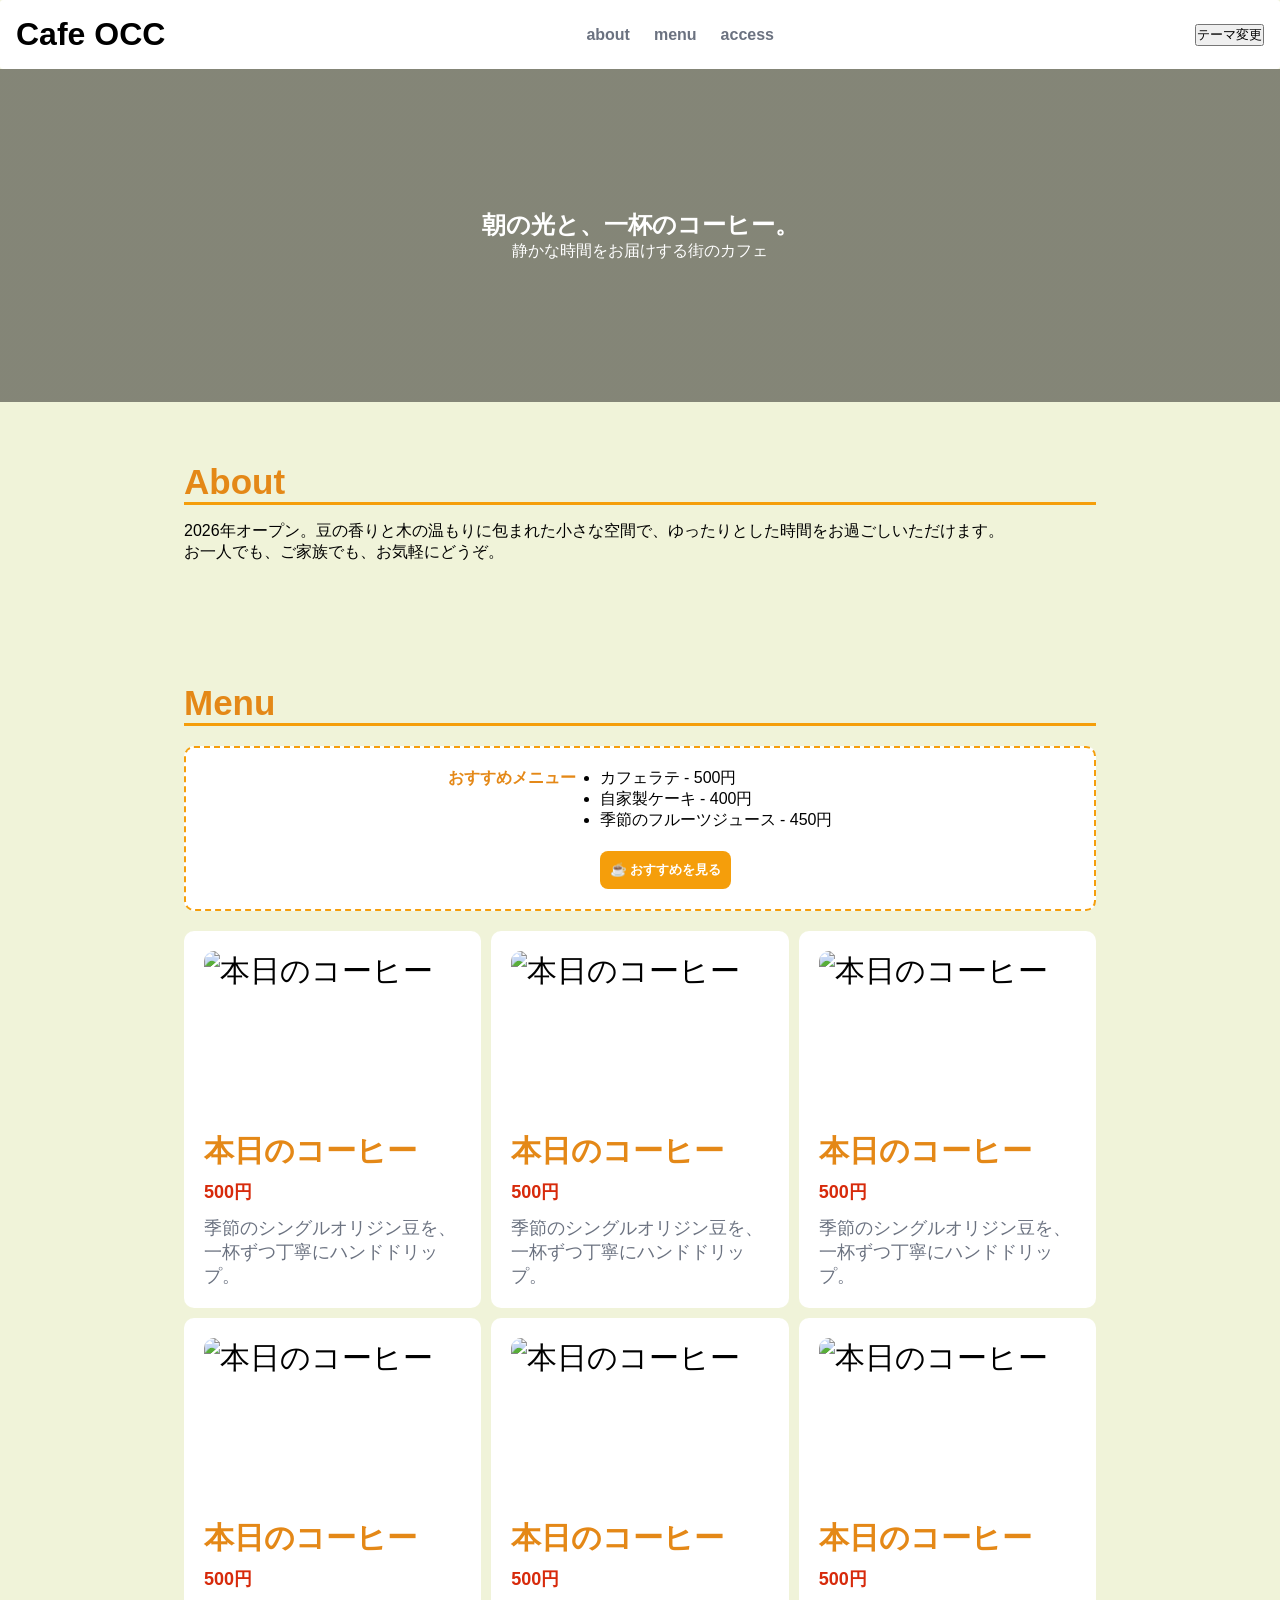
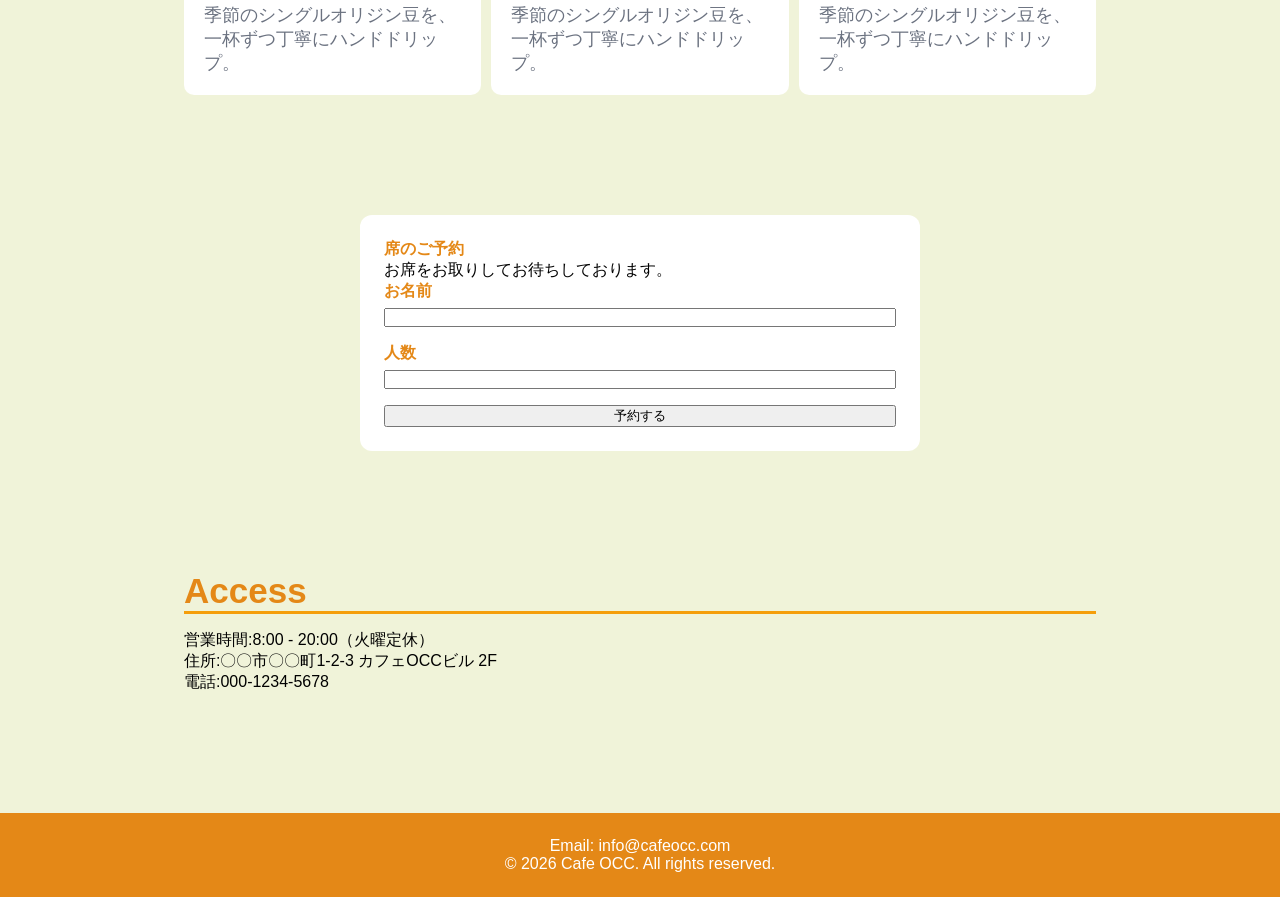
==== 2152026/index.html @ a95a2715 "今は最後のresultについて結果出てないので、それについてerrorを探してよく勉強しました。" ====
<!DOCTYPE html>
<html lang="ja">
<head>
    <meta charset="UTF-8">
    <meta name="viewport" content="width=device-width, initial-scale=1.0">
    <title>Cafe OCC</title>
    <link rel="stylesheet" href="style.css">
</head>
<body>
    <header>
        <h1>Cafe OCC</h1>
        <nav>
            <a href="#about">about</a>
            <a href="#menu">menu</a>
            <a href="#contact">access</a>
        </nav>
        <button>テーマ変更</button>
    </header>    
    <main>
        <section  id="hero">
            <h2>朝の光と、一杯のコーヒー。</h2>
            <h>静かな時間をお届けする街のカフェ</h>
        </section>

        <section  id="about">
            <h3>About</h3>
            <p>2026年オープン。豆の香りと木の温もりに包まれた小さな空間で、ゆったりとした時間をお過ごしいただけます。</p>
            <p>お一人でも、ご家族でも、お気軽にどうぞ。</p>
        </section>

        <section id="contact">
            <h3><MENU>Menu</MENU></h3>
         
            <div class="recommend">
                <h4>おすすめメニュー</h4>
    
                <ul>
                    <li>カフェラテ - 500円</li>
                    <li>自家製ケーキ - 400円</li>
                    <li>季節のフルーツジュース - 450円</li>
                    <button onclick="pickRecommend()" class="recommend-btn">☕ おすすめを見る</button>
                </ul>
            </div>
            <div class="menu-list">
                <div class="menu-item">
                    <img src="https://images.unsplash.com/photo-1509042239860-f550ce710b93?w=600&h=400&fit=crop&auto=format&q=80" alt="本日のコーヒー">
                    <h4>本日のコーヒー</h4>
                    <p class="price">500円</p>
                    <p>季節のシングルオリジン豆を、一杯ずつ丁寧にハンドドリップ。</p>
                </div>

                <div class="menu-item">
                    <img src="https://images.unsplash.com/photo-1509042239860-f550ce710b93?w=600&h=400&fit=crop&auto=format&q=80" alt="本日のコーヒー">
                    <h4>本日のコーヒー</h4>
                    <p class="price">500円</p>
                    <p>季節のシングルオリジン豆を、一杯ずつ丁寧にハンドドリップ。</p>
                </div>

                <div class="menu-item">
                    <img src="https://images.unsplash.com/photo-1509042239860-f550ce710b93?w=600&h=400&fit=crop&auto=format&q=80" alt="本日のコーヒー">
                    <h4>本日のコーヒー</h4>
                    <p class="price">500円</p>
                    <p>季節のシングルオリジン豆を、一杯ずつ丁寧にハンドドリップ。</p>
                </div>

                <div class="menu-item">
                    <img src="https://images.unsplash.com/photo-1509042239860-f550ce710b93?w=600&h=400&fit=crop&auto=format&q=80" alt="本日のコーヒー">
                    <h4>本日のコーヒー</h4>
                    <p class="price">500円</p>
                    <p>季節のシングルオリジン豆を、一杯ずつ丁寧にハンドドリップ。</p>
                </div>

                <div class="menu-item">
                    <img src="https://images.unsplash.com/photo-1509042239860-f550ce710b93?w=600&h=400&fit=crop&auto=format&q=80" alt="本日のコーヒー">
                    <h4>本日のコーヒー</h4>
                    <p class="price">500円</p>
                    <p>季節のシングルオリジン豆を、一杯ずつ丁寧にハンドドリップ。</p>
                </div>

                <div class="menu-item">
                    <img src="https://images.unsplash.com/photo-1509042239860-f550ce710b93?w=600&h=400&fit=crop&auto=format&q=80" alt="本日のコーヒー">
                    <h4>本日のコーヒー</h4>
                    <p class="price">500円</p>
                    <p>季節のシングルオリジン豆を、一杯ずつ丁寧にハンドドリップ。</p>
                </div>
            </div>
        </section>
        <section id="reserve">
          <div class="reserve">
               <h4>席のご予約</h4>
               <p>お席をお取りしてお待ちしております。</p>

               <div class="reserve-form">
                <div class="form-row"> 
                    <label for="guestName">お名前</label>
                    <input type="text" name="guestName" id="guestName"> 

                </div>
                <div class="form-row"> 
                    <label for="guestCount">人数</label>
                    <input type="number" name="guestCount" id="guestCount" min="1" max="20"> 

                </div>
                <button onclick="reserve()">予約する</button>
               </div>  
               
               <p id="reserveResult" class="reserve-result"></p>
            </div>
            </section>
            <!-- Access：営業時間・住所・電話 -->
        <section id="access">
            <h3>Access</h3>
            <p>営業時間:8:00 - 20:00（火曜定休）</p>
            <p>住所:〇〇市〇〇町1-2-3 カフェOCCビル 2F</p>
            <p>電話:000-1234-5678</p>
        </section>
    </main>

    <footer>

        <p>Email: info@cafeocc.com</p>
        <p>&copy; 2026 Cafe OCC. All rights reserved.</p>

    </footer>
    <script src="script.js"></script>
</body>
</html>
---- 2152026/style.css ----
*{
    margin: 0;
    padding: 0;
    box-sizing: border-box;
}
:root{
  --main-color:   #e48817; /* メインの色（濃い茶色） */
  --accent-color: #F59E0B; /* アクセントの色（オレンジ） */
  --bg-color:     #f0f3d9; /* ページ全体の背景色（クリーム色） */
  --text-color:   #ffffff; /* 文字色（濃いグレー） */
  --card-color:   #FFFFFF; /* カードやヘッダーの白 */
  --muted-color:  #6B7280; /* 説明文や枠線の控えめなグレー */
}
body{
    font-family: 'Arial', sans-serif;
    background-color: var(--bg-color);
}

header{
    background-color: var(--card-color);
    display: flex;
    justify-content: space-between;
    padding: 16px;
    border-radius: 3px;
    align-items: center;
}
nav{
    display: flex;
    gap: 24px;
    float: left;
    
}
nav a{
    text-decoration: none;
    color: var(--muted-color);
    font-family: Arial, Helvetica, sans-serif;
    font-weight: bold;
    transition: 0.4s ease-in-out;
}
nav a:hover{
    color: sandybrown;

}
section{
    max-width: 960px;
    margin: 0 auto;
    padding: 60px 24px;
}
section h3{
    color: var(--main-color);
    margin-bottom: 16px;
    font-size: 35px;
    border-bottom: 3px solid var(--accent-color);
}
#hero{
    background-image:
    linear-gradient(rgba(0, 0, 0, 0.45), rgba(0, 0, 0, 0.45)), /* 黒い半透明（文字を読みやすく） */
    url("https://images.unsplash.com/photo-1521017432531-fbd92d768814?w=1600&h=900&fit=crop&auto=format&q=80"); /* 背景写真 */
    text-align: center;
    padding: 140px 24px;
    color: var(--text-color);
    background-size: cover;
    background-position: center;
    text-align: center;
    max-width: none;

}
#hero h2{
    margin-bottom: none;
    color: var(--text-color);
}
.recommend{
    display: flex;
    gap: 24px;
    flex-wrap: wrap;
    justify-content: center;
    border: 2px dashed var(--accent-color);
    background-color: var(--card-color);
    margin: 20px 0;
    padding: 20px;
    border-radius: 10px;
}
.recommend-btn{
    flex: 1 1 200px;
    background-color: var(--accent-color);
    padding: 10px;
    border-radius: 8px;
    text-align: center;
    margin-top: 20px;
    color: var(--card-color);
    border: none;
    font-weight: bold;
    cursor: pointer;
}
.recommend-btn:hover{
    color: rgb(253, 0, 0);
    opacity: 0.85;
}
.menu-item{
    background-color: var(--card-color);
    font-size: 30px;
    padding: 20px;
    border-radius: 10px;
    flex: 1 1 240px;
    width: 240px;
    overflow: hidden;
    
}
.menu-item img{
    width: 100%;
    height: 180px;
    object-fit: cover;
    border-radius: 10px;
    display: block;
}
.menu-item p{
    margin-top: 12px;
    color: var(--muted-color);
    font-size: 18px;
}
.menu-item .price{
    display: block;
    margin-top: 8px;
    font-weight: bold;
    color:rgb(215, 42, 11);
}
h4{
    color: var(--main-color);
}
.menu-list{
    display: flex;
    flex-wrap: wrap;
    gap: 10px;
}
.reserve {
    background-color: var(--card-color);
    max-width: 560px;
    margin: 0 auto;
    padding: 24px;
    border-radius: 12px;
}
.form-row {
  display: flex;
  flex-direction: column;
  gap: 6px;
}

.form-row label {
    font-weight: bold;
    color: var(--main-color);
}
.reserve-form {
    display: flex;
    flex-direction: column;
    gap: 16px;
}
/* footer */
footer {
    background-color: var(--main-color);
    color: var(--card-color);
    text-align: center;
    padding: 24px;
    margin-top: 60px;
}
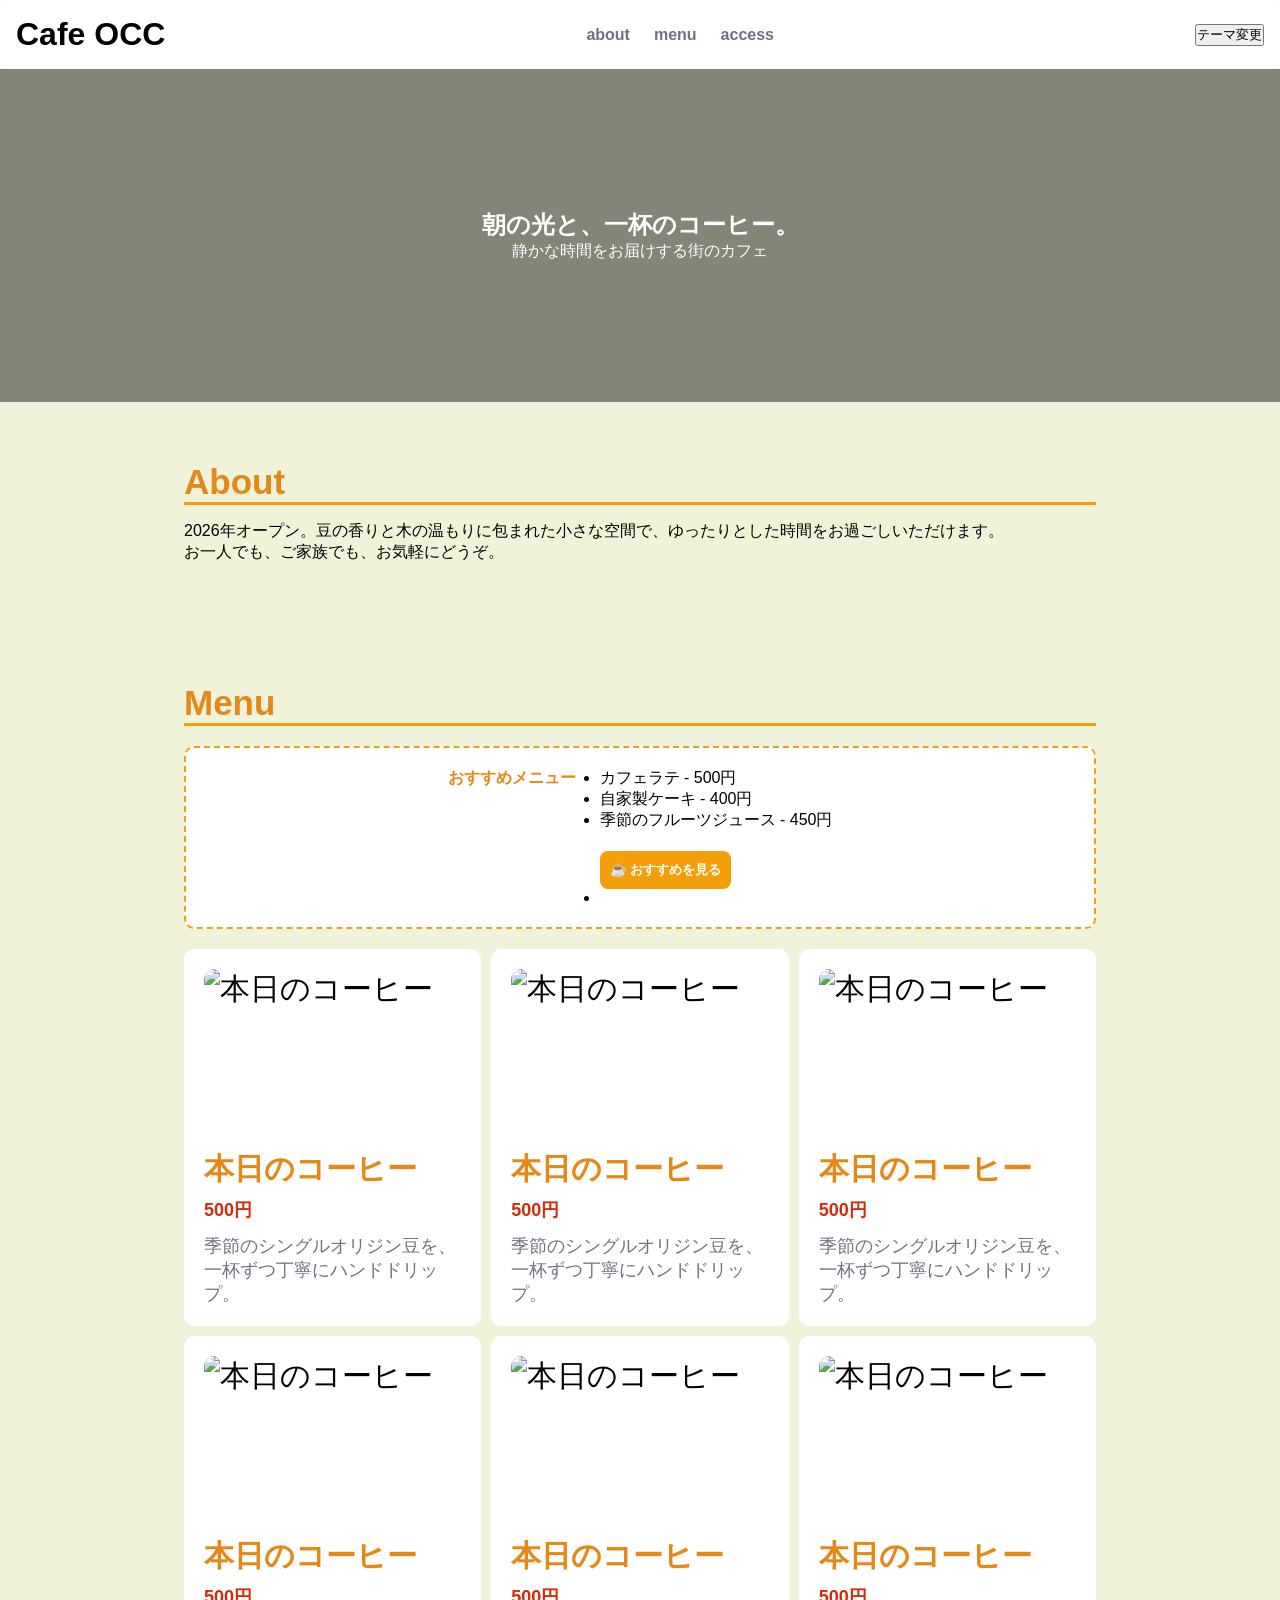
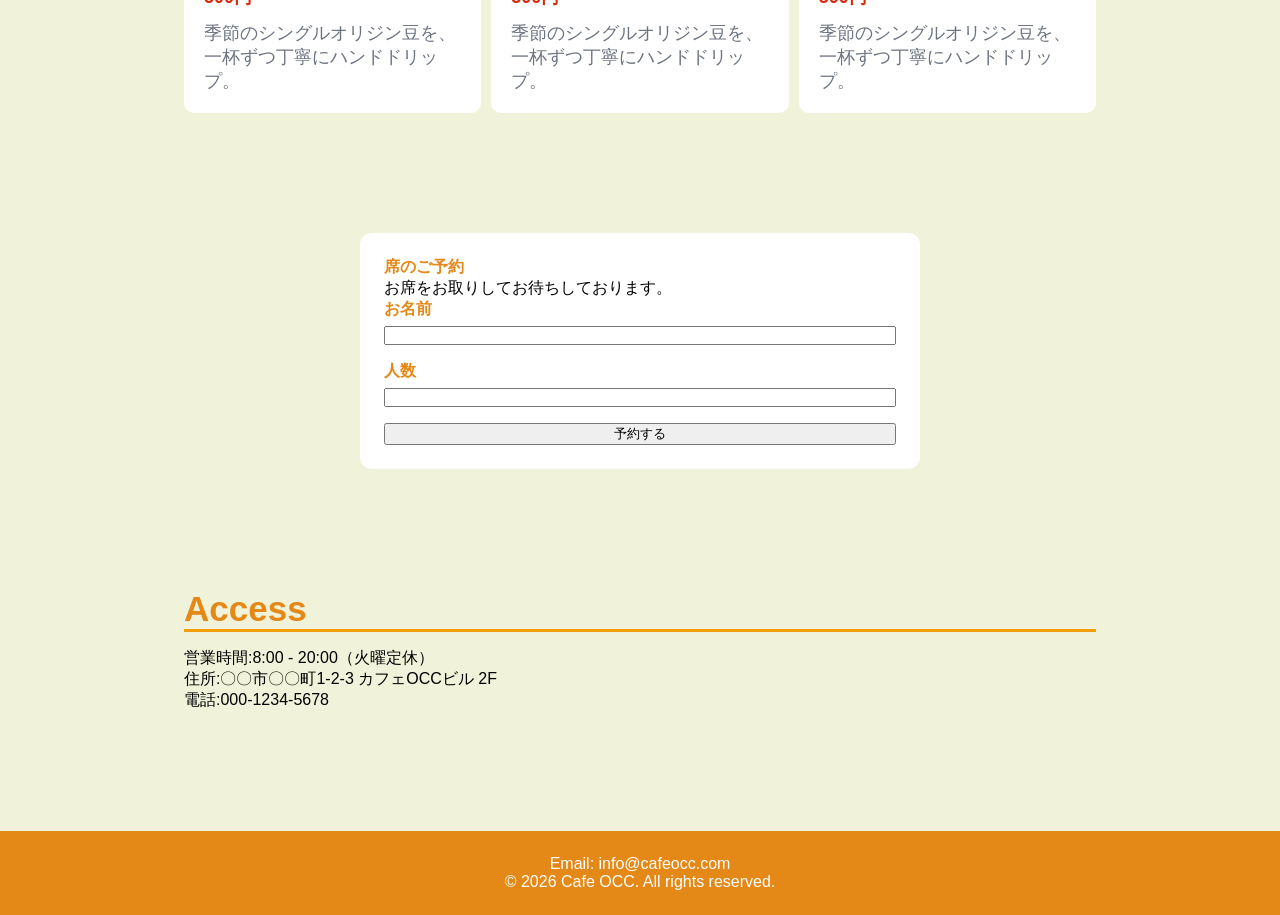
==== commit 70315d06: "今日は　Websiteの中で予約するについて確認する。" ====
--- a/2152026/index.html
+++ b/2152026/index.html
@@ -39,6 +39,7 @@
                     <li>自家製ケーキ - 400円</li>
                     <li>季節のフルーツジュース - 450円</li>
                     <button onclick="pickRecommend()" class="recommend-btn">☕ おすすめを見る</button>
+                    <li id="recommendResult" class="recommend-result"></li>
                 </ul>
             </div>
             <div class="menu-list">
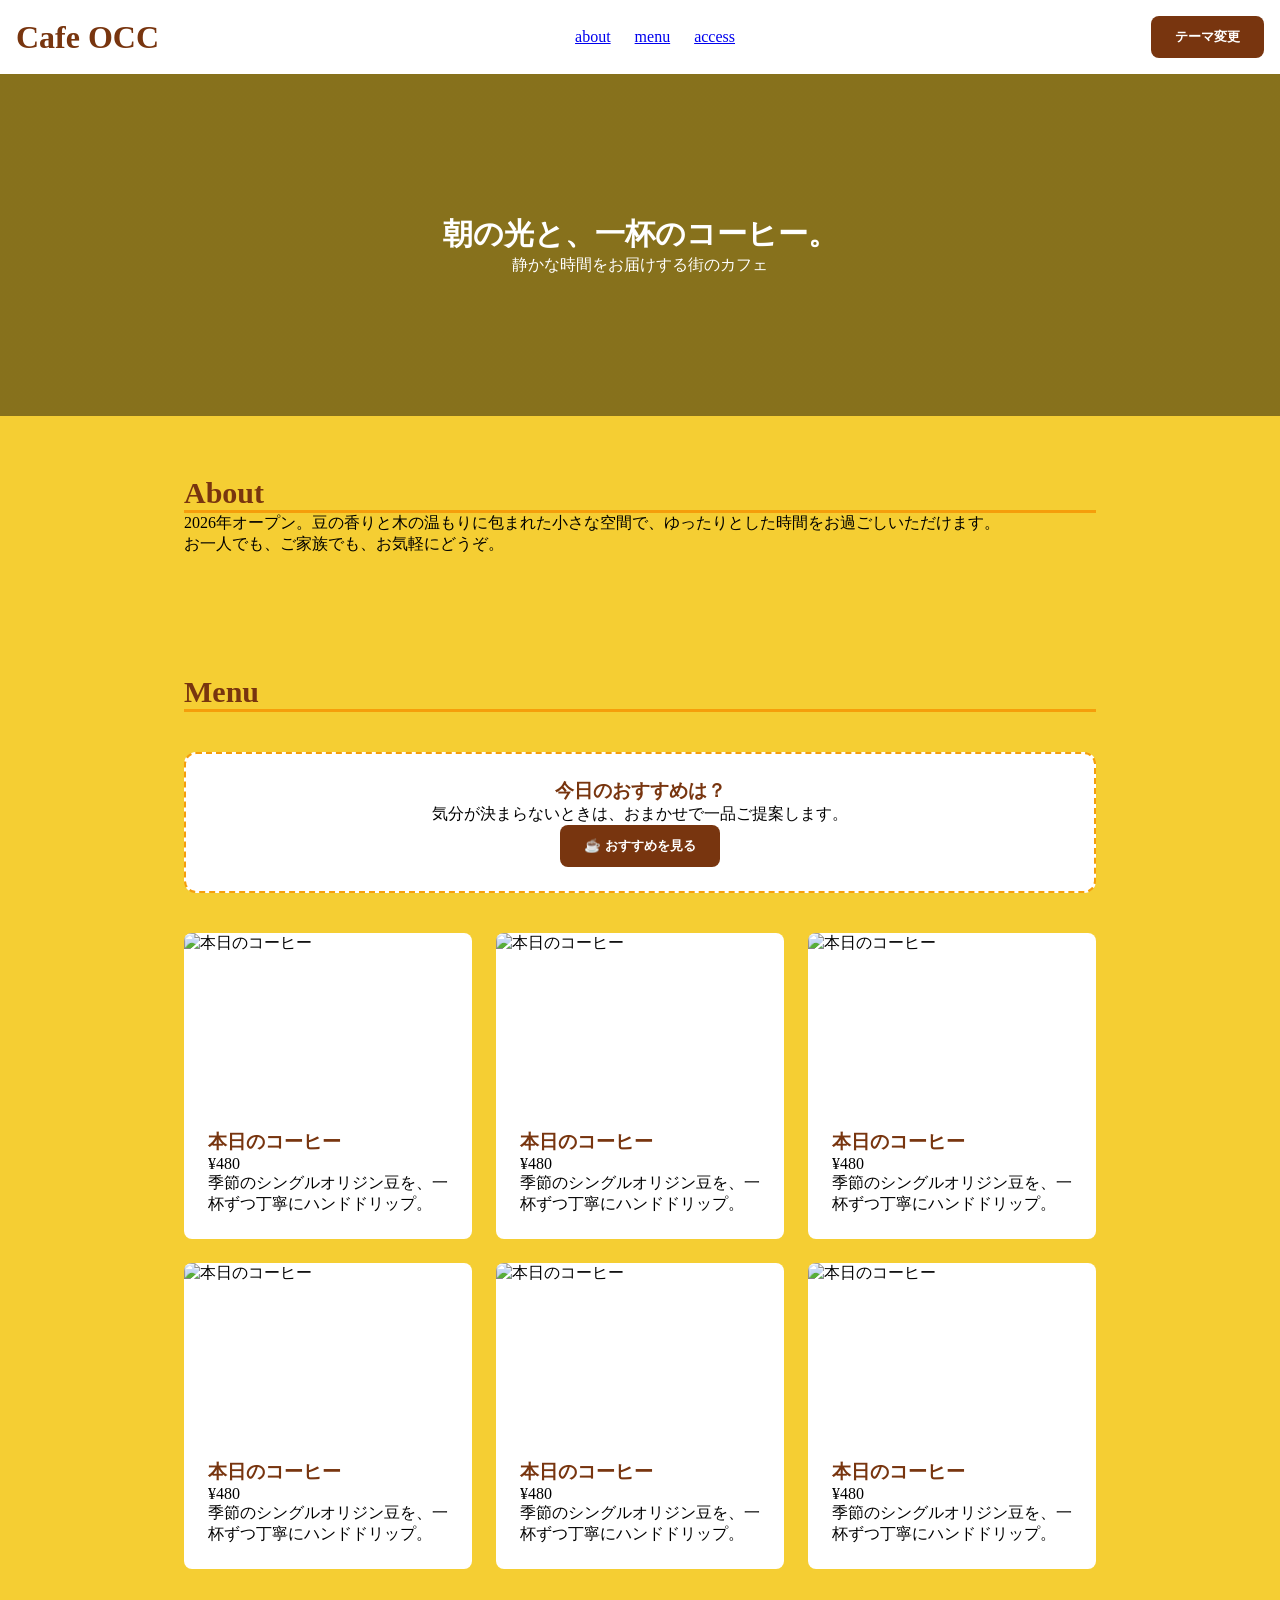
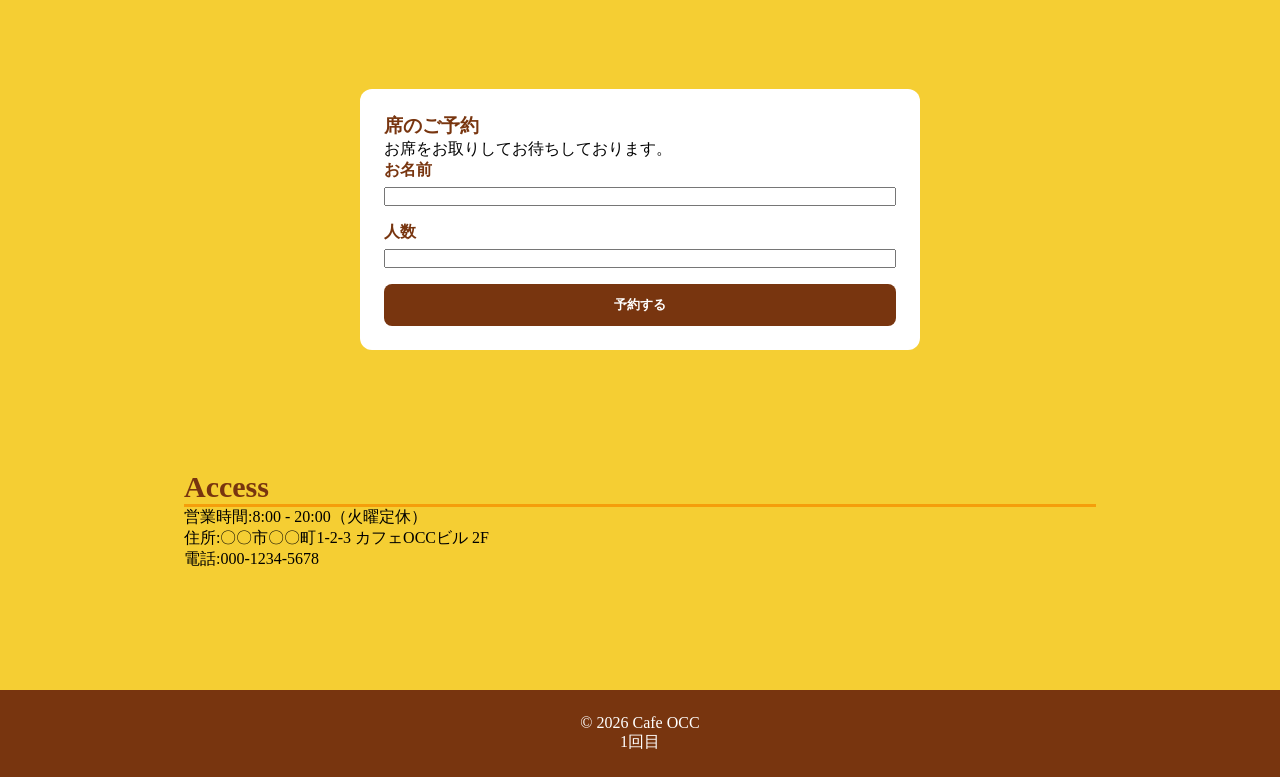
==== commit d78b53be: "Theme Indexの計算について難しいですけど勉強しました。" ====
--- a/2152026/index.html
+++ b/2152026/index.html
@@ -1,128 +1,146 @@
-<!DOCTYPE html>
+<!doctype html>
 <html lang="ja">
+
 <head>
-    <meta charset="UTF-8">
-    <meta name="viewport" content="width=device-width, initial-scale=1.0">
+    <meta charset="UTF-8" />
+    <meta name="viewport" content="width=device-width, initial-scale=1.0" />
     <title>Cafe OCC</title>
-    <link rel="stylesheet" href="style.css">
+    <link rel="stylesheet" href="style.css" />
 </head>
+
 <body>
+    <!-- ヘッダー -->
     <header>
         <h1>Cafe OCC</h1>
+
         <nav>
             <a href="#about">about</a>
             <a href="#menu">menu</a>
-            <a href="#contact">access</a>
+            <a href="#access">access</a>
         </nav>
-        <button>テーマ変更</button>
-    </header>    
+
+        <button onclick="toggleTheme()">テーマ変更</button>
+    </header>
+
+    <!-- メイン -->
     <main>
-        <section  id="hero">
+        <!-- Hero section -->
+        <section id="hero">
             <h2>朝の光と、一杯のコーヒー。</h2>
-            <h>静かな時間をお届けする街のカフェ</h>
+            <p>静かな時間をお届けする街のカフェ</p>
         </section>
 
-        <section  id="about">
-            <h3>About</h3>
-            <p>2026年オープン。豆の香りと木の温もりに包まれた小さな空間で、ゆったりとした時間をお過ごしいただけます。</p>
+        <!-- About section -->
+        <section id="about">
+            <h2>About</h2>
+            <p>
+                2026年オープン。豆の香りと木の温もりに包まれた小さな空間で、ゆったりとした時間をお過ごしいただけます。
+            </p>
             <p>お一人でも、ご家族でも、お気軽にどうぞ。</p>
         </section>
 
-        <section id="contact">
-            <h3><MENU>Menu</MENU></h3>
-         
+        <!-- Menu section -->
+        <section id="menu">
+            <h2>Menu</h2>
+
             <div class="recommend">
-                <h4>おすすめメニュー</h4>
-    
-                <ul>
-                    <li>カフェラテ - 500円</li>
-                    <li>自家製ケーキ - 400円</li>
-                    <li>季節のフルーツジュース - 450円</li>
-                    <button onclick="pickRecommend()" class="recommend-btn">☕ おすすめを見る</button>
-                    <li id="recommendResult" class="recommend-result"></li>
-                </ul>
+                <h3>今日のおすすめは？</h3>
+                <p>気分が決まらないときは、おまかせで一品ご提案します。</p>
+                <button onclick="pickRecommend()" class="recommend-btn">
+                    ☕ おすすめを見る
+                </button>
+                <p id="recommendResult" class="recommend-result"></p>
             </div>
+
             <div class="menu-list">
                 <div class="menu-item">
-                    <img src="https://images.unsplash.com/photo-1509042239860-f550ce710b93?w=600&h=400&fit=crop&auto=format&q=80" alt="本日のコーヒー">
-                    <h4>本日のコーヒー</h4>
-                    <p class="price">500円</p>
+                    <img src="https://images.unsplash.com/photo-1509042239860-f550ce710b93?w=600&h=400&fit=crop&auto=format&q=80"
+                        alt="本日のコーヒー" />
+                    <h3>本日のコーヒー</h3>
+                    <p class="price">¥480</p>
                     <p>季節のシングルオリジン豆を、一杯ずつ丁寧にハンドドリップ。</p>
                 </div>
 
                 <div class="menu-item">
-                    <img src="https://images.unsplash.com/photo-1509042239860-f550ce710b93?w=600&h=400&fit=crop&auto=format&q=80" alt="本日のコーヒー">
-                    <h4>本日のコーヒー</h4>
-                    <p class="price">500円</p>
+                    <img src="https://images.unsplash.com/photo-1509042239860-f550ce710b93?w=600&h=400&fit=crop&auto=format&q=80"
+                        alt="本日のコーヒー" />
+                    <h3>本日のコーヒー</h3>
+                    <p class="price">¥480</p>
                     <p>季節のシングルオリジン豆を、一杯ずつ丁寧にハンドドリップ。</p>
                 </div>
 
                 <div class="menu-item">
-                    <img src="https://images.unsplash.com/photo-1509042239860-f550ce710b93?w=600&h=400&fit=crop&auto=format&q=80" alt="本日のコーヒー">
-                    <h4>本日のコーヒー</h4>
-                    <p class="price">500円</p>
+                    <img src="https://images.unsplash.com/photo-1509042239860-f550ce710b93?w=600&h=400&fit=crop&auto=format&q=80"
+                        alt="本日のコーヒー" />
+                    <h3>本日のコーヒー</h3>
+                    <p class="price">¥480</p>
                     <p>季節のシングルオリジン豆を、一杯ずつ丁寧にハンドドリップ。</p>
                 </div>
 
                 <div class="menu-item">
-                    <img src="https://images.unsplash.com/photo-1509042239860-f550ce710b93?w=600&h=400&fit=crop&auto=format&q=80" alt="本日のコーヒー">
-                    <h4>本日のコーヒー</h4>
-                    <p class="price">500円</p>
+                    <img src="https://images.unsplash.com/photo-1509042239860-f550ce710b93?w=600&h=400&fit=crop&auto=format&q=80"
+                        alt="本日のコーヒー" />
+                    <h3>本日のコーヒー</h3>
+                    <p class="price">¥480</p>
                     <p>季節のシングルオリジン豆を、一杯ずつ丁寧にハンドドリップ。</p>
                 </div>
 
                 <div class="menu-item">
-                    <img src="https://images.unsplash.com/photo-1509042239860-f550ce710b93?w=600&h=400&fit=crop&auto=format&q=80" alt="本日のコーヒー">
-                    <h4>本日のコーヒー</h4>
-                    <p class="price">500円</p>
+                    <img src="https://images.unsplash.com/photo-1509042239860-f550ce710b93?w=600&h=400&fit=crop&auto=format&q=80"
+                        alt="本日のコーヒー" />
+                    <h3>本日のコーヒー</h3>
+                    <p class="price">¥480</p>
                     <p>季節のシングルオリジン豆を、一杯ずつ丁寧にハンドドリップ。</p>
                 </div>
 
                 <div class="menu-item">
-                    <img src="https://images.unsplash.com/photo-1509042239860-f550ce710b93?w=600&h=400&fit=crop&auto=format&q=80" alt="本日のコーヒー">
-                    <h4>本日のコーヒー</h4>
-                    <p class="price">500円</p>
+                    <img src="https://images.unsplash.com/photo-1509042239860-f550ce710b93?w=600&h=400&fit=crop&auto=format&q=80"
+                        alt="本日のコーヒー" />
+                    <h3>本日のコーヒー</h3>
+                    <p class="price">¥480</p>
                     <p>季節のシングルオリジン豆を、一杯ずつ丁寧にハンドドリップ。</p>
                 </div>
             </div>
         </section>
+
+        <!-- Reserve section -->
         <section id="reserve">
-          <div class="reserve">
-               <h4>席のご予約</h4>
-               <p>お席をお取りしてお待ちしております。</p>
+            <div class="reserve">
+                <h3>席のご予約</h3>
+                <p>お席をお取りしてお待ちしております。</p>
 
-               <div class="reserve-form">
-                <div class="form-row"> 
-                    <label for="guestName">お名前</label>
-                    <input type="text" name="guestName" id="guestName"> 
+                <div class="reserve-form">
+                    <div class="form-row">
+                        <label for="guestName">お名前</label>
+                        <input type="text" name="guestName" id="guestName" />
+                    </div>
 
+                    <div class="form-row">
+                        <label for="guestCount">人数</label>
+                        <input type="number" name="guestCount" id="guestCount" min="1" max="10" />
+                    </div>
+
+                    <button onclick="reserve()">予約する</button>
                 </div>
-                <div class="form-row"> 
-                    <label for="guestCount">人数</label>
-                    <input type="number" name="guestCount" id="guestCount" min="1" max="20"> 
+                <p id="reserveResult" class="reserve-result"></p>
+            </div>
+        </section>
 
-                </div>
-                <button onclick="reserve()">予約する</button>
-               </div>  
-               
-               <p id="reserveResult" class="reserve-result"></p>
-            </div>
-            </section>
-            <!-- Access：営業時間・住所・電話 -->
+        <!-- Access：営業時間・住所・電話 -->
         <section id="access">
-            <h3>Access</h3>
+            <h2>Access</h2>
             <p>営業時間:8:00 - 20:00（火曜定休）</p>
             <p>住所:〇〇市〇〇町1-2-3 カフェOCCビル 2F</p>
             <p>電話:000-1234-5678</p>
         </section>
     </main>
 
+    <!-- フッター -->
     <footer>
-
-        <p>Email: info@cafeocc.com</p>
-        <p>&copy; 2026 Cafe OCC. All rights reserved.</p>
-
+        <p>&copy; 2026 Cafe OCC</p>
+        <p><span id="visitCount">0</span>回目</p>
     </footer>
     <script src="script.js"></script>
 </body>
+
 </html>
--- a/2152026/style.css
+++ b/2152026/style.css
@@ -1,144 +1,135 @@
-*{
-    margin: 0;
-    padding: 0;
-    box-sizing: border-box;
-}
-:root{
-  --main-color:   #e48817; /* メインの色（濃い茶色） */
-  --accent-color: #F59E0B; /* アクセントの色（オレンジ） */
-  --bg-color:     #f0f3d9; /* ページ全体の背景色（クリーム色） */
-  --text-color:   #ffffff; /* 文字色（濃いグレー） */
-  --card-color:   #FFFFFF; /* カードやヘッダーの白 */
-  --muted-color:  #6B7280; /* 説明文や枠線の控えめなグレー */
-}
-body{
-    font-family: 'Arial', sans-serif;
-    background-color: var(--bg-color);
+
+* {
+  margin: 0;
+  padding: 0;
+  box-sizing: border-box;
 }
 
-header{
-    background-color: var(--card-color);
-    display: flex;
-    justify-content: space-between;
-    padding: 16px;
-    border-radius: 3px;
-    align-items: center;
+:root {
+  --main-color: #78350f; /* メインの色（濃い茶色） */
+  --accent-color: #f59e0b; /* アクセントの色（オレンジ） */
+  --bg-color: #f5ce33; /* ページ全体の背景色（クリーム色） */
+  --text-color: #1f2937; /* 文字色（濃いグレー） */
+  --card-color: #ffffff; /* カードやヘッダーの白 */
+  --muted-color: #6b7280; /* 説明文や枠線の控えめなグレー */
 }
-nav{
-    display: flex;
-    gap: 24px;
-    float: left;
-    
+
+body {
+  background-color: var(--bg-color);
 }
-nav a{
-    text-decoration: none;
-    color: var(--muted-color);
-    font-family: Arial, Helvetica, sans-serif;
-    font-weight: bold;
-    transition: 0.4s ease-in-out;
+
+h1,
+h2,
+h3 {
+  color: var(--main-color);
 }
-nav a:hover{
-    color: sandybrown;
 
+button {
+  background-color: var(--main-color);
+  color: var(--card-color);
+  border: none;
+  padding: 12px 24px;
+  border-radius: 8px;
+  font-weight: bold;
+  cursor: pointer;
 }
-section{
-    max-width: 960px;
-    margin: 0 auto;
-    padding: 60px 24px;
+
+button:hover {
+  opacity: 0.85;
 }
-section h3{
-    color: var(--main-color);
-    margin-bottom: 16px;
-    font-size: 35px;
-    border-bottom: 3px solid var(--accent-color);
+
+header {
+  background-color: var(--card-color);
+  display: flex;
+  justify-content: space-between;
+  padding: 16px;
+  align-items: center;
 }
-#hero{
-    background-image:
-    linear-gradient(rgba(0, 0, 0, 0.45), rgba(0, 0, 0, 0.45)), /* 黒い半透明（文字を読みやすく） */
+
+nav {
+  display: flex;
+  gap: 24px;
+}
+
+section {
+  max-width: 960px;
+  margin: 0 auto;
+  padding: 60px 24px;
+}
+
+section h2 {
+  font-size: 30px;
+  border-bottom: 3px solid var(--accent-color);
+}
+
+/* Hero */
+#hero {
+  background-image:
+    linear-gradient(rgba(0, 0, 0, 0.45), rgba(0, 0, 0, 0.45)),
+    /* 黒い半透明（文字を読みやすく） */
     url("https://images.unsplash.com/photo-1521017432531-fbd92d768814?w=1600&h=900&fit=crop&auto=format&q=80"); /* 背景写真 */
-    text-align: center;
-    padding: 140px 24px;
-    color: var(--text-color);
-    background-size: cover;
-    background-position: center;
-    text-align: center;
-    max-width: none;
+  padding: 140px 24px;
+  background-size: cover;
+  background-position: center;
+  color: var(--card-color);
+  text-align: center;
+  max-width: none;
+}
 
+#hero h2 {
+  color: var(--card-color);
+  border-bottom: none;
 }
-#hero h2{
-    margin-bottom: none;
-    color: var(--text-color);
+
+/* Recommend */
+.recommend {
+  border: 2px dashed var(--accent-color);
+  background-color: var(--card-color);
+  margin: 40px 0;
+  padding: 24px;
+  text-align: center;
+  border-radius: 12px;
 }
-.recommend{
-    display: flex;
-    gap: 24px;
-    flex-wrap: wrap;
-    justify-content: center;
-    border: 2px dashed var(--accent-color);
-    background-color: var(--card-color);
-    margin: 20px 0;
-    padding: 20px;
-    border-radius: 10px;
+
+/* Menu */
+.menu-list {
+  display: flex;
+  gap: 24px;
+  flex-wrap: wrap;
 }
-.recommend-btn{
-    flex: 1 1 200px;
-    background-color: var(--accent-color);
-    padding: 10px;
-    border-radius: 8px;
-    text-align: center;
-    margin-top: 20px;
-    color: var(--card-color);
-    border: none;
-    font-weight: bold;
-    cursor: pointer;
+
+.menu-item {
+  flex: 1;
+  background-color: var(--card-color);
+  border-radius: 8px;
+  min-width: 240px;
+  padding: 24px;
+  overflow: hidden;
 }
-.recommend-btn:hover{
-    color: rgb(253, 0, 0);
-    opacity: 0.85;
+
+.menu-item img {
+  height: 180px;
+  display: block;
+  width: calc(100% + 48px);
+  margin: -24px -24px 16px;
+  object-fit: cover;
 }
-.menu-item{
-    background-color: var(--card-color);
-    font-size: 30px;
-    padding: 20px;
-    border-radius: 10px;
-    flex: 1 1 240px;
-    width: 240px;
-    overflow: hidden;
-    
+
+/* Reserve */
+.reserve {
+  background-color: var(--card-color);
+  max-width: 560px;
+  margin: 0 auto;
+  padding: 24px;
+  border-radius: 12px;
 }
-.menu-item img{
-    width: 100%;
-    height: 180px;
-    object-fit: cover;
-    border-radius: 10px;
-    display: block;
+
+.reserve-form {
+  display: flex;
+  flex-direction: column;
+  gap: 16px;
 }
-.menu-item p{
-    margin-top: 12px;
-    color: var(--muted-color);
-    font-size: 18px;
-}
-.menu-item .price{
-    display: block;
-    margin-top: 8px;
-    font-weight: bold;
-    color:rgb(215, 42, 11);
-}
-h4{
-    color: var(--main-color);
-}
-.menu-list{
-    display: flex;
-    flex-wrap: wrap;
-    gap: 10px;
-}
-.reserve {
-    background-color: var(--card-color);
-    max-width: 560px;
-    margin: 0 auto;
-    padding: 24px;
-    border-radius: 12px;
-}
+
 .form-row {
   display: flex;
   flex-direction: column;
@@ -146,19 +137,15 @@
 }
 
 .form-row label {
-    font-weight: bold;
-    color: var(--main-color);
+  font-weight: bold;
+  color: var(--main-color);
 }
-.reserve-form {
-    display: flex;
-    flex-direction: column;
-    gap: 16px;
-}
+
 /* footer */
 footer {
-    background-color: var(--main-color);
-    color: var(--card-color);
-    text-align: center;
-    padding: 24px;
-    margin-top: 60px;
-}+  background-color: var(--main-color);
+  color: var(--card-color);
+  text-align: center;
+  padding: 24px;
+  margin-top: 60px;
+}
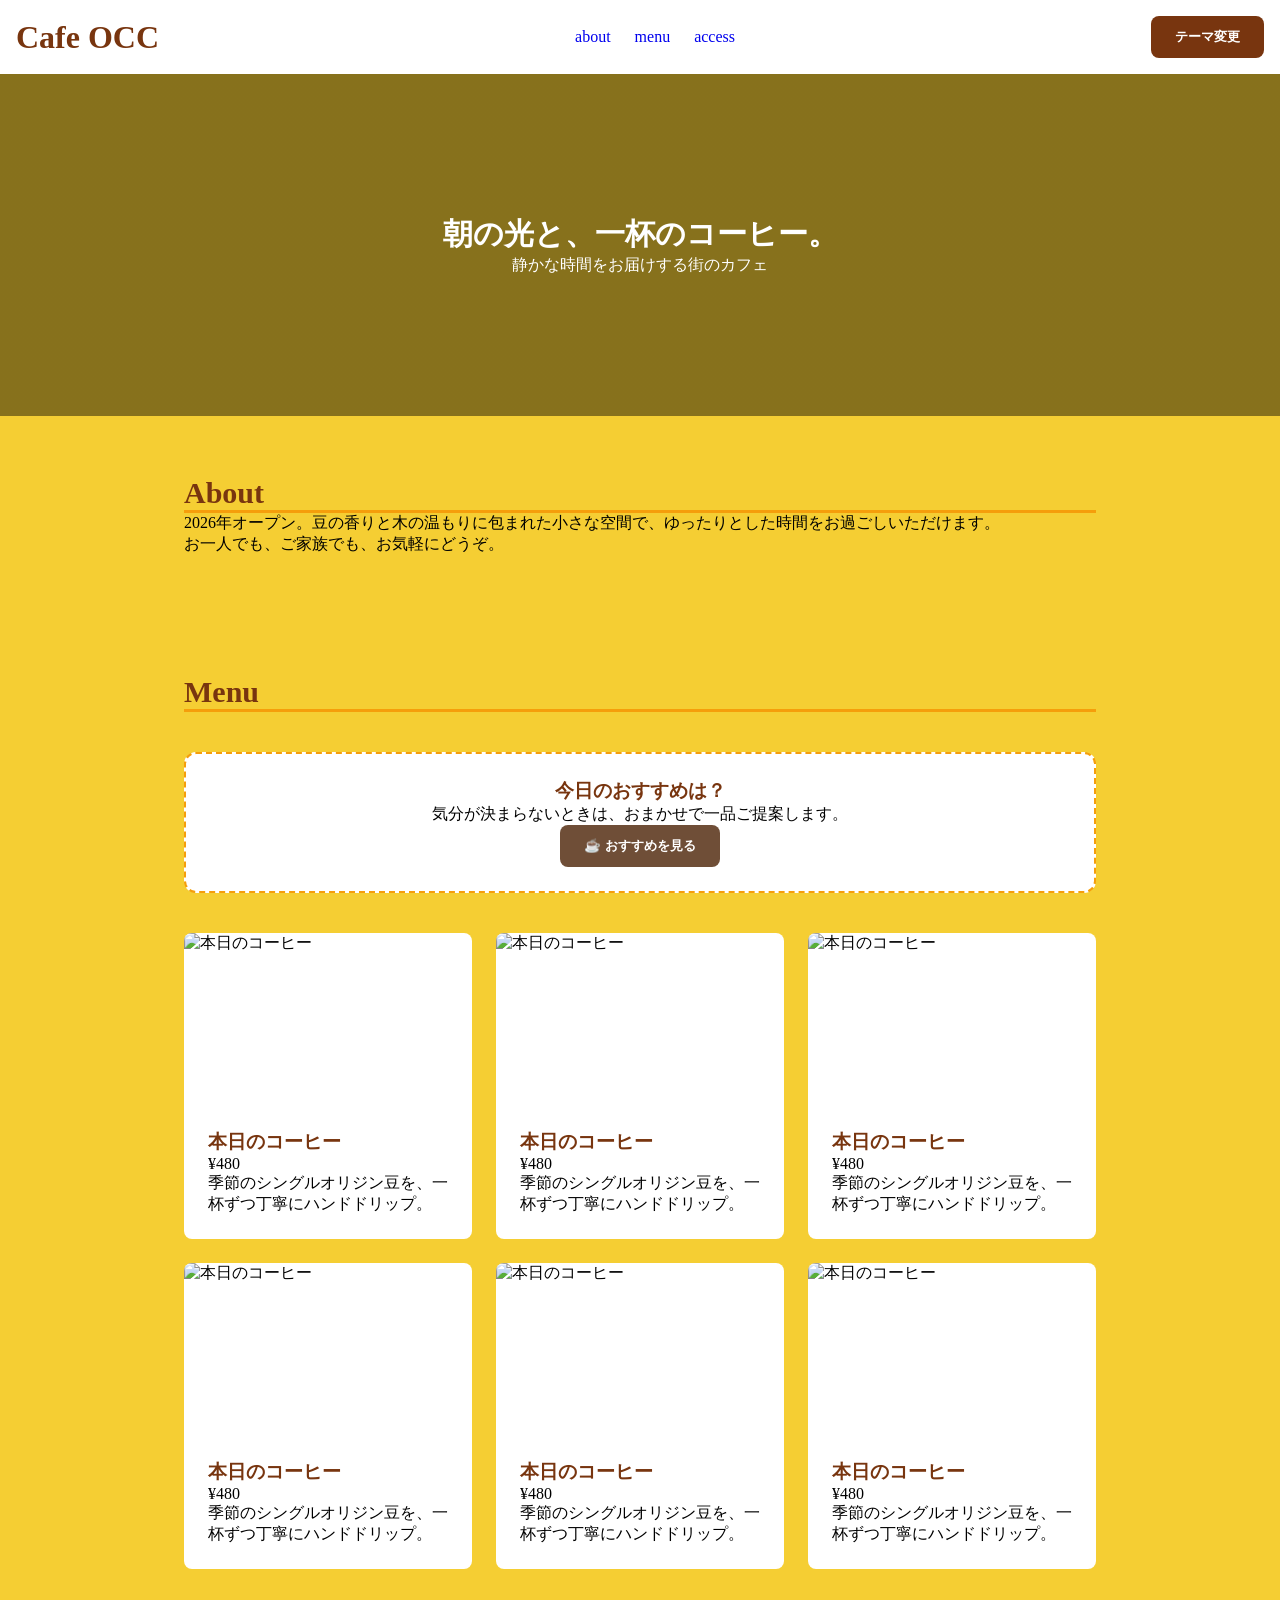
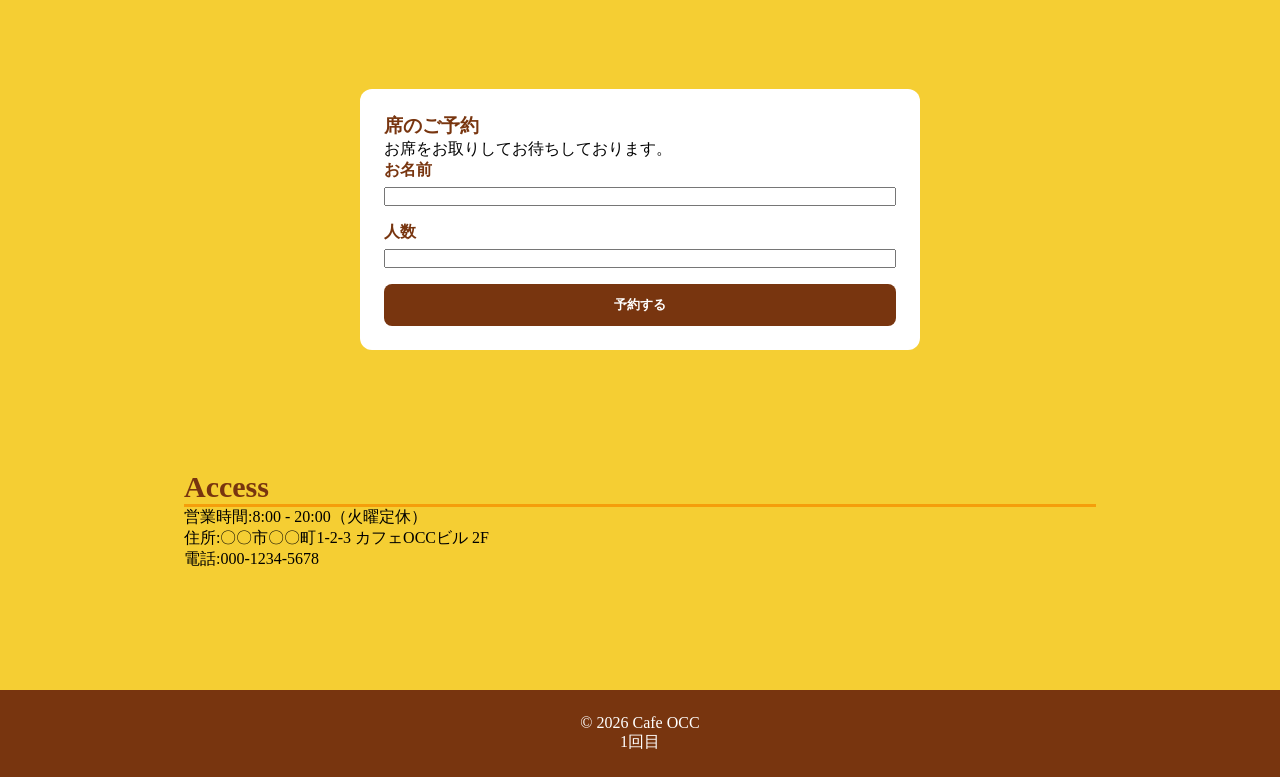
==== commit a7be2930: "今日はanimationについて勉強しました。" ====
--- a/2152026/index.html
+++ b/2152026/index.html
@@ -46,7 +46,7 @@
             <div class="recommend">
                 <h3>今日のおすすめは？</h3>
                 <p>気分が決まらないときは、おまかせで一品ご提案します。</p>
-                <button onclick="pickRecommend()" class="recommend-btn">
+                <button onclick="pickRecommend()" class="recommend-btn spinning">
                     ☕ おすすめを見る
                 </button>
                 <p id="recommendResult" class="recommend-result"></p>
--- a/2152026/style.css
+++ b/2152026/style.css
@@ -149,3 +149,65 @@
   padding: 24px;
   margin-top: 60px;
 }
+.recommend-btn {
+   background:#6F4E37;color:#fff;
+   border-radius: 8px;
+   transition: 0.3s;
+}
+
+.recommend-btn:hover{
+   background:#C8794B;
+   transform:scale(1.05);
+}
+
+.menu-item {
+  transition: 0.3s;
+}
+.menu-item:hover {
+  transform: translateY(-8px);
+  box-shadow: 0 8px 20px rgba(0,0,0,0.15);
+}
+
+nav a { 
+    position: relative;
+    text-decoration: none;
+}
+
+nav a::after {
+  content: "";
+  position: absolute;
+  left: 0; 
+  bottom: -4px;
+  height: 2px; 
+  width: 0;
+  background: #C8794B;
+  transition: 0.3s;
+}
+
+nav a:hover::after {
+  width: 100%;
+}
+
+@keyframes fadeUp {
+    from {
+        opacity: 0;
+        transform: translateY(20px);
+    }
+    to {
+        opacity: 1;
+        transform: translateY(0);
+    }
+}
+
+#hero h2, #hero p {
+    animation: fadeUp 1s ease;
+}
+
+@keyframes spin {
+    from {  transform: rotate(0deg);  }
+    to {    transform: rotate(360deg);  }
+}
+ .spinning {
+    display: inline-block;
+    animation: spin 2s linear infinite;
+}
